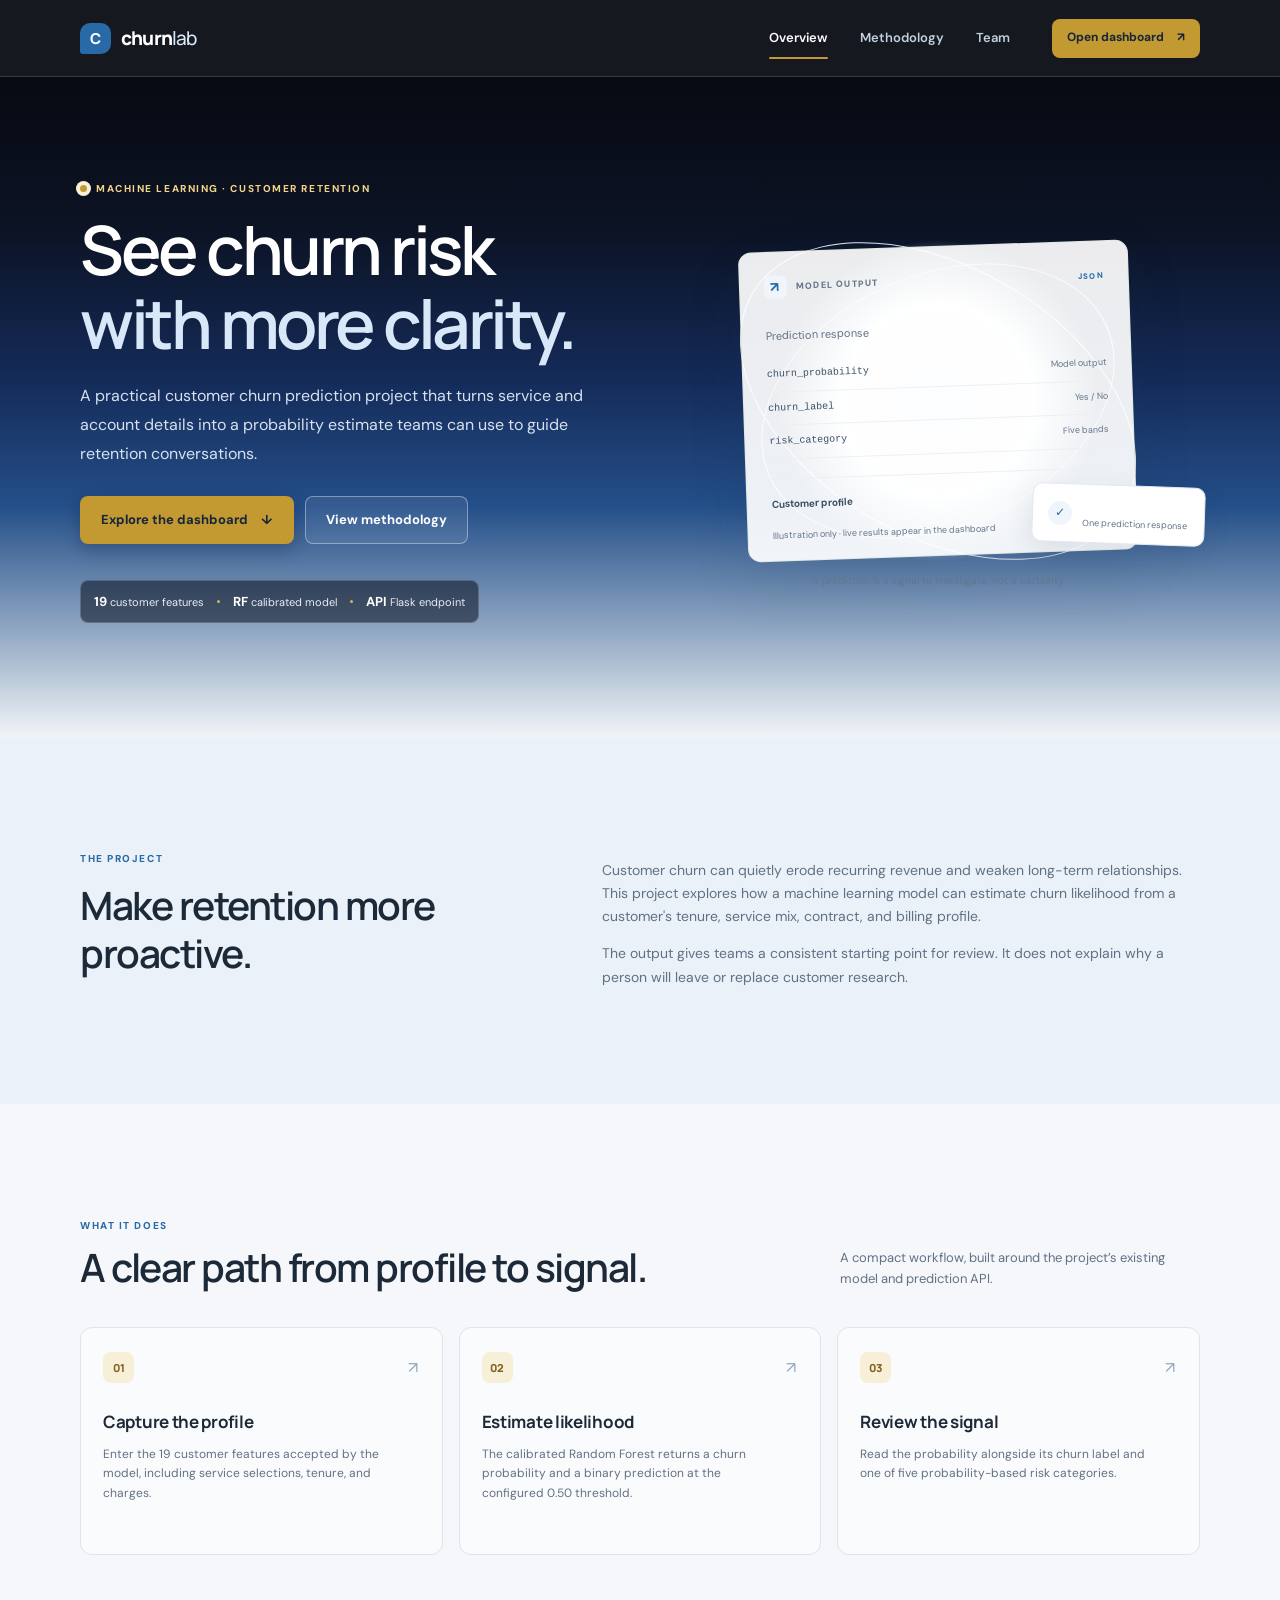
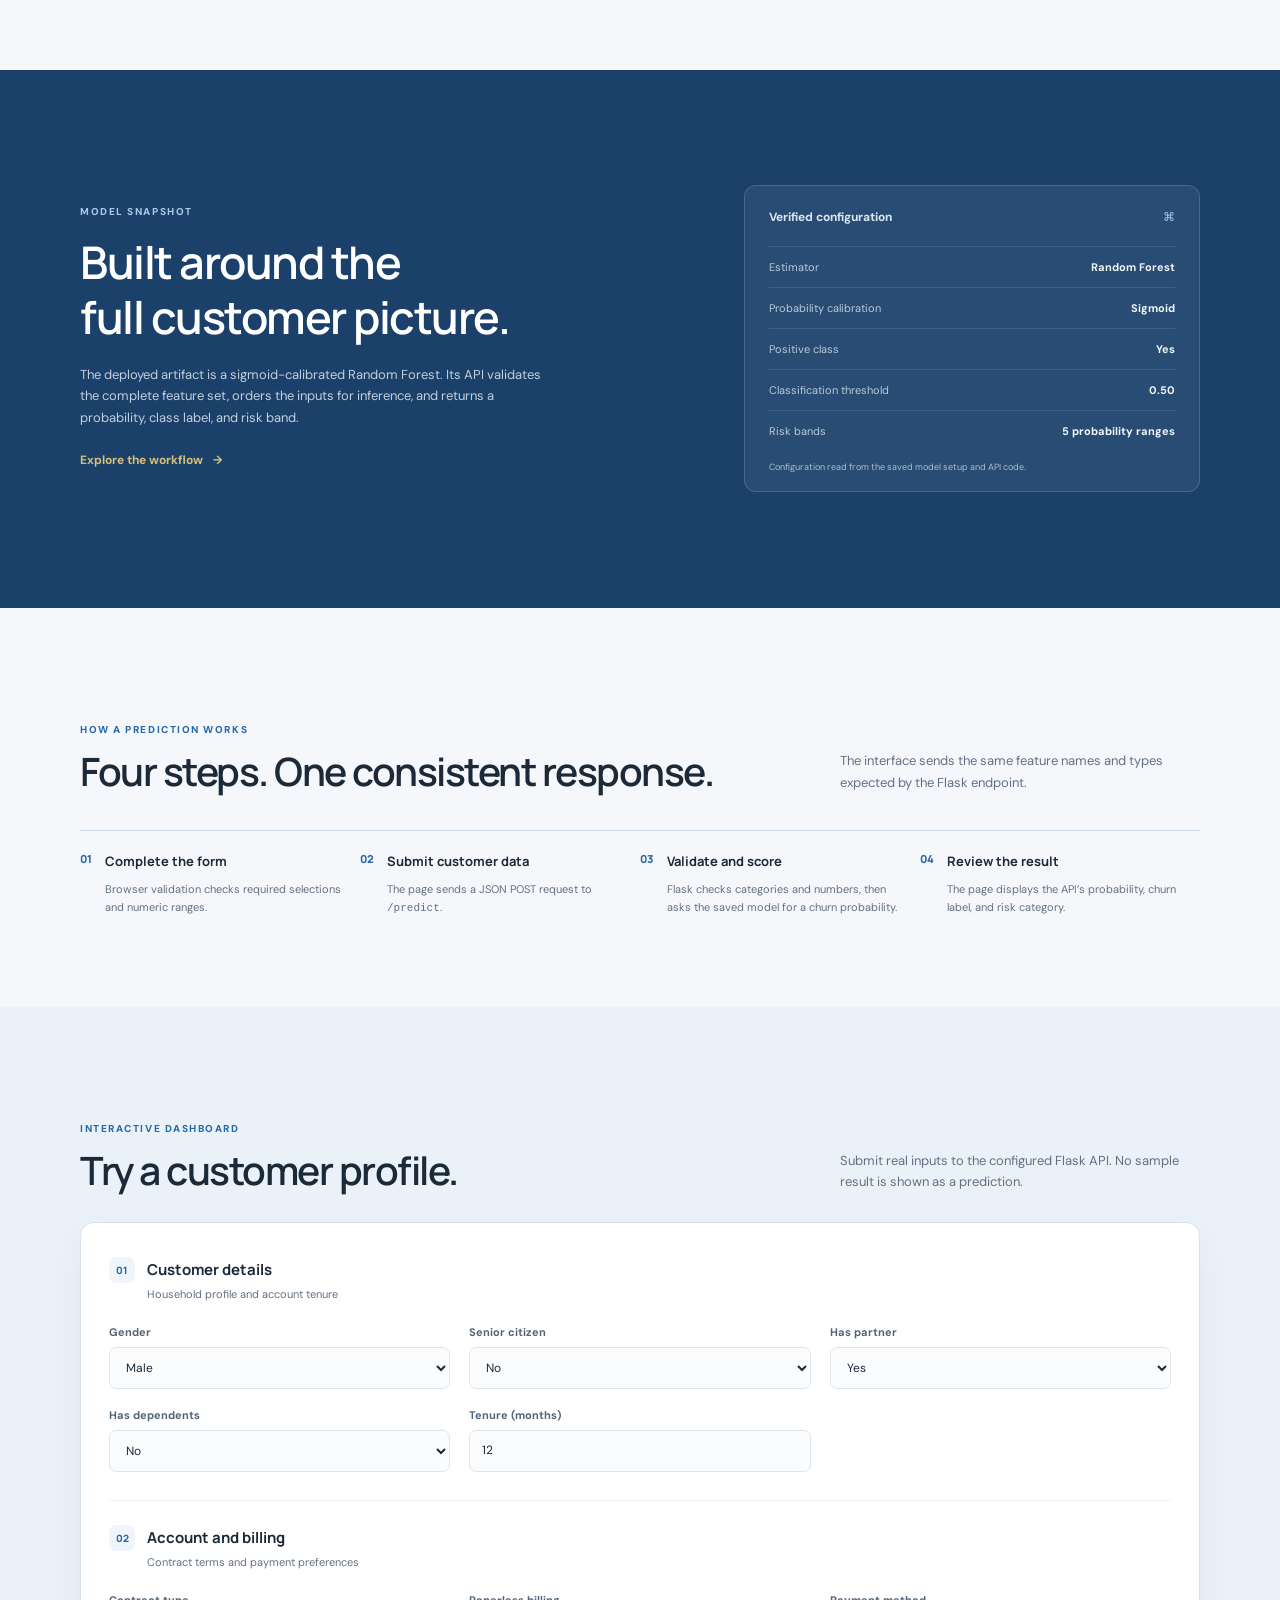
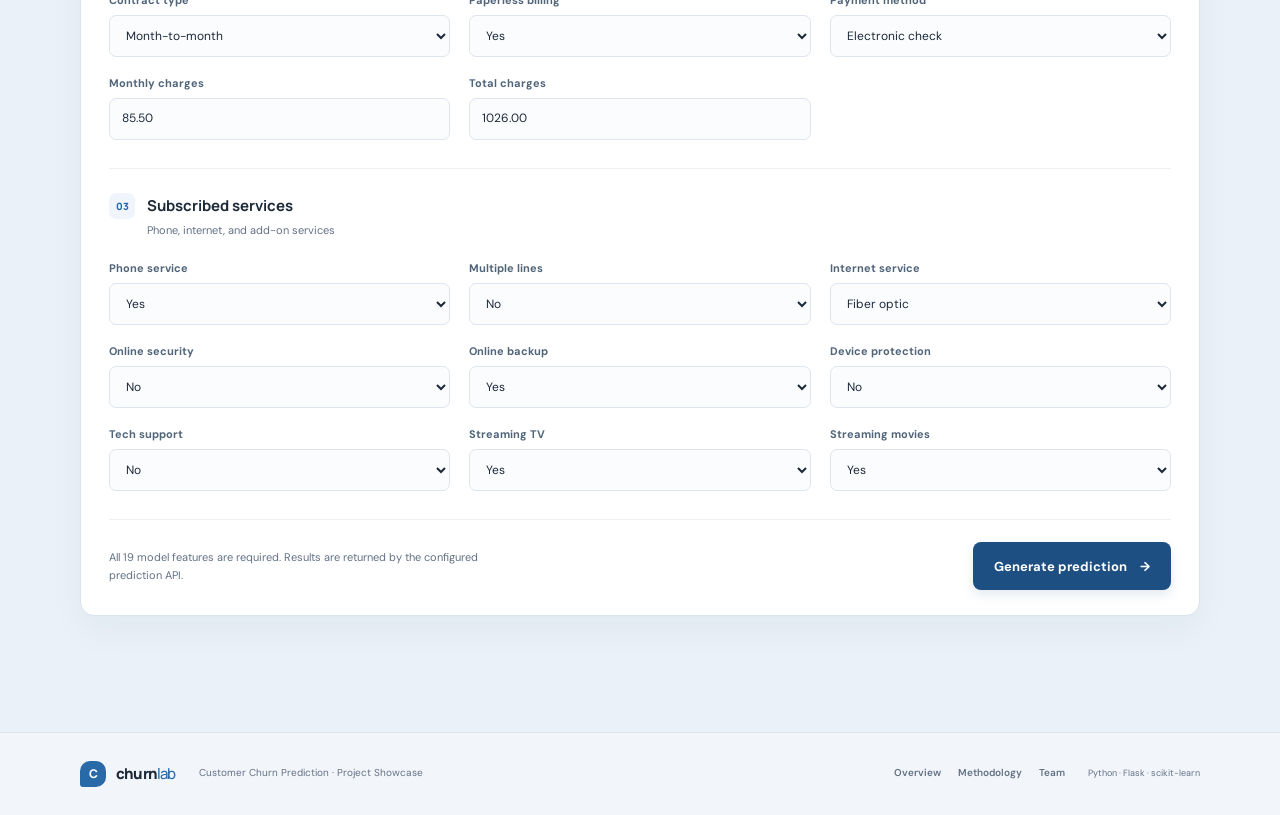
==== frontend/index.html @ b845e89e "ui enhancement" ====
<!doctype html>
<html lang="en">
<head>
  <meta charset="utf-8">
  <meta name="viewport" content="width=device-width, initial-scale=1">
  <meta name="theme-color" content="#F5F7FA">
  <meta name="description" content="Explore a customer churn prediction project, its methodology, and an interactive prediction dashboard.">
  <title>Customer Churn Prediction | Project Showcase</title>
  <link rel="stylesheet" href="static/css/style.css">
  <script src="static/js/config.js" defer></script>
  <script src="static/js/app.js" defer></script>
</head>
<body>
  <a class="skip-link" href="#main">Skip to content</a>
  <header class="site-header">
    <div class="container nav-wrap">
      <a class="brand" href="index.html" aria-label="Churnlab home"><span class="brand-mark">C</span><span>churn<span class="brand-light">lab</span></span></a>
      <nav class="site-nav" aria-label="Main navigation">
        <a class="active" aria-current="page" href="index.html">Overview</a>
        <a href="methodology.html">Methodology</a>
        <a href="team.html">Team</a>
      </nav>
      <a class="button button-small button-dark nav-cta" href="#dashboard">Open dashboard <span aria-hidden="true">↗</span></a>
    </div>
  </header>

  <main id="main">
    <section class="hero container">
      <div class="hero-copy">
        <p class="eyebrow"><span class="eyebrow-dot"></span> MACHINE LEARNING · CUSTOMER RETENTION</p>
        <h1>See churn risk<br><span>with more clarity.</span></h1>
        <p class="hero-lede">A practical customer churn prediction project that turns service and account details into a probability estimate teams can use to guide retention conversations.</p>
        <div class="hero-actions">
          <a class="button button-dark" href="#dashboard">Explore the dashboard <span aria-hidden="true">↓</span></a>
          <a class="button button-outline" href="methodology.html">View methodology</a>
        </div>
        <div class="hero-facts" aria-label="Project facts">
          <span><strong>19</strong> customer features</span><i></i>
          <span><strong>RF</strong> calibrated model</span><i></i>
          <span><strong>API</strong> Flask endpoint</span>
        </div>
      </div>
      <div class="hero-art" aria-label="Illustration of a churn probability dashboard">
        <div class="orbit orbit-one"></div><div class="orbit orbit-two"></div>
        <div class="hero-card">
          <div class="hero-card-top"><span class="mini-icon">↗</span><span>MODEL OUTPUT</span><span class="live-pill">JSON</span></div>
          <p class="muted-label">Prediction response</p>
          <div class="output-list"><div><code>churn_probability</code><span>Model output</span></div><div><code>churn_label</code><span>Yes / No</span></div><div><code>risk_category</code><span>Five bands</span></div></div>
          <div class="hero-card-rule"></div>
          <div class="hero-card-bottom"><span>Customer profile</span><span class="tag-neutral">19 inputs</span></div>
          <p class="demo-note">Illustration only · live results appear in the dashboard</p>
        </div>
        <div class="floating-note"><span class="check-mark">✓</span><span><strong>Probability, label, risk</strong><small>One prediction response</small></span></div>
        <span class="art-caption">A prediction is a signal to investigate, not a certainty.</span>
      </div>
    </section>

    <section class="section intro-band">
      <div class="container intro-grid">
        <div><p class="eyebrow">THE PROJECT</p><h2>Make retention more<br>proactive.</h2></div>
        <div class="intro-copy"><p>Customer churn can quietly erode recurring revenue and weaken long-term relationships. This project explores how a machine learning model can estimate churn likelihood from a customer's tenure, service mix, contract, and billing profile.</p><p>The output gives teams a consistent starting point for review. It does not explain why a person will leave or replace customer research.</p></div>
      </div>
    </section>

    <section class="section container">
      <div class="section-head"><div><p class="eyebrow">WHAT IT DOES</p><h2>A clear path from profile to signal.</h2></div><p class="section-sub">A compact workflow, built around the project’s existing model and prediction API.</p></div>
      <div class="capability-grid">
        <article class="capability"><span class="number-stamp">01</span><h3>Capture the profile</h3><p>Enter the 19 customer features accepted by the model, including service selections, tenure, and charges.</p><span class="card-arrow" aria-hidden="true">↗</span></article>
        <article class="capability"><span class="number-stamp">02</span><h3>Estimate likelihood</h3><p>The calibrated Random Forest returns a churn probability and a binary prediction at the configured 0.50 threshold.</p><span class="card-arrow" aria-hidden="true">↗</span></article>
        <article class="capability"><span class="number-stamp">03</span><h3>Review the signal</h3><p>Read the probability alongside its churn label and one of five probability-based risk categories.</p><span class="card-arrow" aria-hidden="true">↗</span></article>
      </div>
    </section>

    <section class="section model-band">
      <div class="container model-grid">
        <div><p class="eyebrow">MODEL SNAPSHOT</p><h2>Built around the<br>full customer picture.</h2><p class="body-copy">The deployed artifact is a sigmoid-calibrated Random Forest. Its API validates the complete feature set, orders the inputs for inference, and returns a probability, class label, and risk band.</p><a class="text-link" href="methodology.html">Explore the workflow <span aria-hidden="true">→</span></a></div>
        <div class="model-panel"><div class="panel-heading"><span>Verified configuration</span><span class="panel-icon">⌘</span></div><dl><div><dt>Estimator</dt><dd>Random Forest</dd></div><div><dt>Probability calibration</dt><dd>Sigmoid</dd></div><div><dt>Positive class</dt><dd>Yes</dd></div><div><dt>Classification threshold</dt><dd>0.50</dd></div><div><dt>Risk bands</dt><dd>5 probability ranges</dd></div></dl><p class="panel-foot">Configuration read from the saved model setup and API code.</p></div>
      </div>
    </section>

    <section class="section container how-section">
      <div class="section-head"><div><p class="eyebrow">HOW A PREDICTION WORKS</p><h2>Four steps. One consistent response.</h2></div><p class="section-sub">The interface sends the same feature names and types expected by the Flask endpoint.</p></div>
      <ol class="steps"><li><span>01</span><div><h3>Complete the form</h3><p>Browser validation checks required selections and numeric ranges.</p></div></li><li><span>02</span><div><h3>Submit customer data</h3><p>The page sends a JSON POST request to <code>/predict</code>.</p></div></li><li><span>03</span><div><h3>Validate and score</h3><p>Flask checks categories and numbers, then asks the saved model for a churn probability.</p></div></li><li><span>04</span><div><h3>Review the result</h3><p>The page displays the API’s probability, churn label, and risk category.</p></div></li></ol>
    </section>

    <section class="section dashboard-section" id="dashboard">
      <div class="container">
        <div class="section-head dashboard-head"><div><p class="eyebrow">INTERACTIVE DASHBOARD</p><h2>Try a customer profile.</h2></div><p class="section-sub">Submit real inputs to the configured Flask API. No sample result is shown as a prediction.</p></div>
        <form id="prediction-form" class="prediction-form">
          <div class="form-group"><div class="form-group-heading"><span>01</span><div><h3>Customer details</h3><p>Household profile and account tenure</p></div></div><div class="form-grid">
            <div class="form-field"><label for="gender">Gender</label><select id="gender" name="gender" required><option value="Male">Male</option><option value="Female">Female</option></select></div>
            <div class="form-field"><label for="SeniorCitizen">Senior citizen</label><select id="SeniorCitizen" name="SeniorCitizen" required><option value="0">No</option><option value="1">Yes</option></select></div>
            <div class="form-field"><label for="Partner">Has partner</label><select id="Partner" name="Partner" required><option value="Yes">Yes</option><option value="No">No</option></select></div>
            <div class="form-field"><label for="Dependents">Has dependents</label><select id="Dependents" name="Dependents" required><option value="No">No</option><option value="Yes">Yes</option></select></div>
            <div class="form-field"><label for="tenure">Tenure (months)</label><input type="number" id="tenure" name="tenure" min="1" max="72" step="1" value="12" required></div>
          </div></div>
          <div class="form-group"><div class="form-group-heading"><span>02</span><div><h3>Account and billing</h3><p>Contract terms and payment preferences</p></div></div><div class="form-grid">
            <div class="form-field"><label for="Contract">Contract type</label><select id="Contract" name="Contract" required><option value="Month-to-month">Month-to-month</option><option value="One year">One year</option><option value="Two year">Two year</option></select></div>
            <div class="form-field"><label for="PaperlessBilling">Paperless billing</label><select id="PaperlessBilling" name="PaperlessBilling" required><option value="Yes">Yes</option><option value="No">No</option></select></div>
            <div class="form-field"><label for="PaymentMethod">Payment method</label><select id="PaymentMethod" name="PaymentMethod" required><option value="Electronic check">Electronic check</option><option value="Mailed check">Mailed check</option><option value="Bank transfer (automatic)">Bank transfer (automatic)</option><option value="Credit card (automatic)">Credit card (automatic)</option></select></div>
            <div class="form-field"><label for="MonthlyCharges">Monthly charges</label><input type="number" id="MonthlyCharges" name="MonthlyCharges" min="0" step="0.01" value="85.50" required></div>
            <div class="form-field"><label for="TotalCharges">Total charges</label><input type="number" id="TotalCharges" name="TotalCharges" min="0" step="0.01" value="1026.00" required></div>
          </div></div>
          <div class="form-group"><div class="form-group-heading"><span>03</span><div><h3>Subscribed services</h3><p>Phone, internet, and add-on services</p></div></div><div class="form-grid">
            <div class="form-field"><label for="PhoneService">Phone service</label><select id="PhoneService" name="PhoneService" required><option value="Yes">Yes</option><option value="No">No</option></select></div>
            <div class="form-field"><label for="MultipleLines">Multiple lines</label><select id="MultipleLines" name="MultipleLines" required><option value="No">No</option><option value="Yes">Yes</option><option value="No phone service">No phone service</option></select></div>
            <div class="form-field"><label for="InternetService">Internet service</label><select id="InternetService" name="InternetService" required><option value="Fiber optic">Fiber optic</option><option value="DSL">DSL</option><option value="No">No</option></select></div>
            <div class="form-field"><label for="OnlineSecurity">Online security</label><select id="OnlineSecurity" name="OnlineSecurity" required><option value="No">No</option><option value="Yes">Yes</option><option value="No internet service">No internet service</option></select></div>
            <div class="form-field"><label for="OnlineBackup">Online backup</label><select id="OnlineBackup" name="OnlineBackup" required><option value="Yes">Yes</option><option value="No">No</option><option value="No internet service">No internet service</option></select></div>
            <div class="form-field"><label for="DeviceProtection">Device protection</label><select id="DeviceProtection" name="DeviceProtection" required><option value="No">No</option><option value="Yes">Yes</option><option value="No internet service">No internet service</option></select></div>
            <div class="form-field"><label for="TechSupport">Tech support</label><select id="TechSupport" name="TechSupport" required><option value="No">No</option><option value="Yes">Yes</option><option value="No internet service">No internet service</option></select></div>
            <div class="form-field"><label for="StreamingTV">Streaming TV</label><select id="StreamingTV" name="StreamingTV" required><option value="Yes">Yes</option><option value="No">No</option><option value="No internet service">No internet service</option></select></div>
            <div class="form-field"><label for="StreamingMovies">Streaming movies</label><select id="StreamingMovies" name="StreamingMovies" required><option value="Yes">Yes</option><option value="No">No</option><option value="No internet service">No internet service</option></select></div>
          </div></div>
          <div class="form-submit"><p>All 19 model features are required. Results are returned by the configured prediction API.</p><button class="button button-dark" type="submit" id="predict-button">Generate prediction <span aria-hidden="true">→</span></button></div>
        </form>
        <div id="prediction-result" class="prediction-result" aria-live="polite" aria-atomic="true"></div>
      </div>
    </section>
  </main>

  <footer class="site-footer"><div class="container footer-inner"><a class="brand" href="index.html"><span class="brand-mark">C</span><span>churn<span class="brand-light">lab</span></span></a><p>Customer Churn Prediction · Project Showcase</p><nav aria-label="Footer navigation"><a href="index.html">Overview</a><a href="methodology.html">Methodology</a><a href="team.html">Team</a></nav><span class="footer-tech">Python · Flask · scikit-learn</span></div></footer>
</body>
</html>
---- frontend/static/css/style.css ----
@import url('https://fonts.googleapis.com/css2?family=DM+Sans:wght@400;500;600;700&family=Manrope:wght@400;500;600;700;800&display=swap');

:root {
  color-scheme: light;
  --ink: #1B2938;
  --ink-soft: #3B5064;
  --muted: #627185;
  --blue: #2869A8;
  --blue-deep: #1E4F82;
  --blue-pale: #DCEAF6;
  --blue-wash: #EFF5FB;
  --paper: #F5F7FA;
  --white: #fff;
  --line: #DDE4EC;
  --gold: #C39A32;
  --gold-pale: #F7EFD8;
  --danger: #a7473f;
  --shadow: 0 22px 60px rgba(27, 48, 72, .10);
  --radius: 18px;
  --space-section: clamp(72px, 9vw, 120px);
  font-family: 'DM Sans', sans-serif;
  font-synthesis: none;
  text-rendering: optimizeLegibility;
}

* { box-sizing: border-box; }
html { scroll-behavior: smooth; scroll-padding-top: 94px; }
body { margin: 0; background: var(--paper); color: var(--ink); font-size: 15px; line-height: 1.65; }
a { color: inherit; text-decoration: none; }
button, input, select { font: inherit; }
button, a, input, select { -webkit-tap-highlight-color: transparent; }
::selection { background: #DCEAF6; color: var(--ink); }
.container { width: min(1120px, calc(100% - 48px)); margin-inline: auto; }
.skip-link { position: absolute; top: -60px; left: 16px; z-index: 20; padding: 10px 16px; background: var(--ink); color: #fff; border-radius: 8px; }
.skip-link:focus { top: 12px; }

.site-header { position: sticky; top: 0; z-index: 10; border-bottom: 1px solid rgba(255,255,255,.14); background: rgba(8,10,18,.94); backdrop-filter: blur(14px); }
.site-header .brand { color: #fff; }
.site-header .brand-light { color: #D9E8F8; }
.site-header .site-nav a { color: #C2D0E0; }
.site-header .site-nav a:hover, .site-header .site-nav a.active { color: #fff; }
.site-header .site-nav a.active::after { background: var(--gold); }
.site-header .nav-cta { background: var(--gold); color: #17243A; box-shadow: none; }
.site-header .nav-cta:hover { background: #D6B34D; }
.nav-wrap { min-height: 76px; display: flex; align-items: center; justify-content: space-between; gap: 24px; }
.brand { display: inline-flex; align-items: center; gap: 10px; font: 800 19px/1 'Manrope', sans-serif; letter-spacing: -.8px; }
.brand-mark { width: 31px; height: 31px; display: grid; place-items: center; background: var(--blue); color: white; border-radius: 10px 10px 10px 3px; font: 800 15px/1 'Manrope', sans-serif; }
.brand-light { color: var(--blue); font-weight: 500; }
.site-nav { display: flex; align-items: center; gap: 32px; margin-left: auto; margin-right: 18px; }
.site-nav a, .footer-inner nav a { color: var(--muted); font-size: 13px; font-weight: 600; transition: color .18s ease; }
.site-nav a:hover, .site-nav a.active, .footer-inner nav a:hover { color: var(--blue-deep); }
.site-nav a.active { position: relative; }
.site-nav a.active::after { content: ''; position: absolute; bottom: -10px; left: 0; right: 0; height: 2px; background: var(--blue); border-radius: 3px; }
.button { min-height: 48px; display: inline-flex; align-items: center; justify-content: center; gap: 13px; padding: 0 20px; border: 1px solid transparent; border-radius: 8px; font-size: 13px; font-weight: 700; cursor: pointer; transition: transform .18s ease, background .18s ease, box-shadow .18s ease; }
.button:hover { transform: translateY(-2px); }
.button:focus-visible, a:focus-visible, select:focus-visible, input:focus-visible { outline: 3px solid #8AB3DA; outline-offset: 3px; }
.button-dark { background: var(--blue-deep); color: #fff; box-shadow: 0 5px 12px rgba(30, 79, 130, .12); }
.button-dark:hover { background: #193F68; box-shadow: 0 9px 20px rgba(30, 79, 130, .2); }
.button-outline { border-color: #CBD8E4; background: rgba(255,255,255,.45); color: var(--ink); }
.button-outline:hover { background: #fff; }
.button-small { min-height: 39px; padding-inline: 14px; font-size: 12px; }

.hero { position: relative; isolation: isolate; min-height: 660px; display: grid; grid-template-columns: 1.03fr .97fr; align-items: center; gap: 40px; padding-block: 65px 78px; color: #fff; }
.hero::before { content: ''; position: absolute; z-index: -1; top: 0; bottom: 0; left: 50%; width: 100vw; transform: translateX(-50%); background: linear-gradient(180deg, #080A12 0%, #0C1324 23%, #142B59 46%, #244F89 65%, #91A8C3 84%, #F1F4F7 100%); }
.hero-copy { padding-top: 4px; }
.hero .eyebrow { color: #F0D48A; }
.eyebrow { display: flex; align-items: center; gap: 9px; margin: 0 0 16px; color: var(--blue); font-size: 10px; line-height: 1.4; letter-spacing: 1.55px; font-weight: 800; }
.eyebrow-dot { width: 7px; height: 7px; background: var(--gold); border-radius: 50%; box-shadow: 0 0 0 4px var(--gold-pale); }
h1, h2, h3, p { margin-top: 0; }
h1, h2, h3 { font-family: 'Manrope', sans-serif; }
.hero h1, .page-hero h1 { margin: 0; font-size: clamp(42px, 5.6vw, 68px); line-height: 1.09; font-weight: 600; letter-spacing: -3.5px; }
.hero h1 { color: #fff; }
.hero h1 span { color: #D9E8F8; }
.page-hero h1 span { color: var(--blue); }
.hero-lede { max-width: 510px; margin: 22px 0 27px; color: var(--muted); font-size: 16px; line-height: 1.8; }
.hero .hero-lede { color: #D8E1ED; }
.hero-actions { display: flex; flex-wrap: wrap; gap: 11px; }
.hero .button-dark { background: var(--gold); color: #17243A; box-shadow: 0 6px 18px rgba(4, 10, 24, .24); }
.hero .button-dark:hover { background: #D6B34D; }
.hero .button-outline { border-color: rgba(255,255,255,.38); background: rgba(255,255,255,.08); color: #fff; }
.hero .button-outline:hover { background: rgba(255,255,255,.16); }
.hero-facts { display: inline-flex; align-items: center; flex-wrap: wrap; gap: 13px; margin-top: 36px; padding: 10px 13px; border: 1px solid rgba(255,255,255,.2); background: rgba(8,15,30,.55); border-radius: 8px; color: #E8EEF7; font-size: 11px; }
.hero-facts strong { color: #fff; font-size: 13px; }
.hero-facts i { width: 3px; height: 3px; background: #D6B34D; border-radius: 50%; }
.hero-art { min-height: 410px; position: relative; display: grid; place-items: center; isolation: isolate; }
.hero-art::before { content: ''; position: absolute; width: 320px; height: 320px; border-radius: 50%; background: radial-gradient(circle, #E3EDF7 0%, #EEF4FA 43%, rgba(234,242,248,0) 71%); z-index: -2; }
.orbit { position: absolute; border: 1px solid #D7E4F0; border-radius: 50%; z-index: -1; }
.orbit-one { width: 370px; height: 370px; transform: rotate(-24deg) scaleY(.68); }
.orbit-two { width: 430px; height: 270px; transform: rotate(30deg); border-color: #E1E8F0; }
.hero-card { width: min(390px, 90%); padding: 23px 24px 17px; border: 1px solid rgba(223,231,225,.9); background: rgba(255,255,255,.92); border-radius: 13px; box-shadow: var(--shadow); transform: rotate(-2deg); }
.hero-card-top { display: flex; align-items: center; gap: 9px; color: #64758A; font-size: 9px; letter-spacing: 1.2px; font-weight: 800; }
.mini-icon { width: 23px; height: 23px; display: grid; place-items: center; color: var(--blue); background: var(--blue-wash); border-radius: 6px; font-size: 14px; }
.live-pill { margin-left: auto; color: var(--blue); font-size: 8px; font-weight: 800; }
.muted-label { margin: 28px 0 2px; color: var(--muted); font-size: 11px; }
.output-list { margin-top: 14px; }
.output-list > div { display: flex; justify-content: space-between; gap: 12px; padding: 8px 0; border-bottom: 1px solid #edf1ed; }
.output-list code { color: var(--ink-soft); font-size: 10px; }
.output-list span { color: #64758A; font-size: 9px; }
.hero-card-rule { height: 1px; margin: 19px 0 12px; background: #edf0ed; }
.hero-card-bottom { display: flex; justify-content: space-between; align-items: center; color: var(--ink-soft); font-size: 10px; font-weight: 700; }
.tag-neutral { display: inline-flex; align-items: center; padding: 5px 8px; color: #62758A; background: #EFF3F7; border-radius: 5px; font-size: 10px; font-weight: 700; }
.demo-note { margin: 11px 0 0; color: #64758A; font-size: 9px; }
.floating-note { position: absolute; right: -5px; bottom: 61px; display: flex; align-items: center; gap: 10px; padding: 12px 15px; border: 1px solid #E1E8F0; background: white; border-radius: 10px; box-shadow: 0 10px 28px rgba(27,48,72,.09); transform: rotate(2deg); }
.check-mark { width: 24px; height: 24px; display: grid; place-items: center; color: var(--blue); background: var(--blue-wash); border-radius: 50%; font-size: 12px; font-weight: 800; }
.floating-note strong, .floating-note small { display: block; }
.floating-note strong { font-size: 10px; }
.floating-note small { margin-top: 2px; color: var(--muted); font-size: 9px; }
.art-caption { position: absolute; bottom: 16px; color: #64758A; font-size: 10px; }

.section { padding-block: var(--space-section); }
.intro-band { background: #EAF1F8; }
.intro-grid { display: grid; grid-template-columns: .85fr 1.15fr; gap: 80px; align-items: start; }
.intro-grid h2, .section-head h2, .model-grid h2, .doc-section h2 { margin: 0; font-size: clamp(27px, 3.3vw, 39px); line-height: 1.22; letter-spacing: -1.5px; font-weight: 600; }
.intro-copy { max-width: 600px; padding-top: 7px; color: #617185; font-size: 14px; }
.intro-copy p:last-child { margin-bottom: 0; }
.section-head { display: flex; justify-content: space-between; align-items: end; gap: 32px; margin-bottom: 35px; }
.section-head .eyebrow { margin-bottom: 11px; }
.section-sub { max-width: 360px; margin: 0 0 2px; color: var(--muted); font-size: 13px; }
.capability-grid { display: grid; grid-template-columns: repeat(3, 1fr); gap: 16px; }
.capability { min-height: 228px; position: relative; padding: 24px 22px; border: 1px solid var(--line); background: rgba(255,255,255,.54); border-radius: 12px; transition: transform .2s ease, box-shadow .2s ease, background .2s ease; }
.capability:hover { transform: translateY(-4px); background: #fff; box-shadow: 0 14px 34px rgba(27,48,72,.07); }
.number-stamp { width: 31px; height: 31px; display: inline-grid; place-items: center; color: #80621D; background: #F7EFD8; border-radius: 8px; font: 800 11px/1 'Manrope',sans-serif; }
.capability h3, .two-col-cards h3 { margin: 25px 0 9px; font-size: 17px; letter-spacing: -.3px; }
.capability p, .two-col-cards p { max-width: 290px; margin-bottom: 0; color: var(--muted); font-size: 12px; }
.card-arrow { position: absolute; top: 27px; right: 24px; color: #90A5BA; font-size: 16px; }
.model-band { background: #1B416B; color: #fff; }
.model-grid { display: grid; grid-template-columns: 1fr .8fr; align-items: center; gap: 95px; }
.model-grid .eyebrow { color: #A8C9E8; }
.model-grid h2 { font-size: clamp(30px, 4vw, 45px); }
.body-copy { max-width: 475px; margin: 19px 0; color: #C1CFDC; font-size: 13px; }
.text-link { display: inline-flex; align-items: center; gap: 10px; color: #D9BF78; font-size: 12px; font-weight: 700; }
.text-link:hover { color: #fff; }
.model-panel { padding: 22px 24px 16px; border: 1px solid rgba(194,221,202,.2); background: rgba(255,255,255,.06); border-radius: 12px; }
.panel-heading { display: flex; justify-content: space-between; color: #DCE7F1; font-size: 12px; font-weight: 700; }
.panel-icon { color: #A8C9E8; }
.model-panel dl { margin: 18px 0 0; }
.model-panel dl div { display: flex; justify-content: space-between; gap: 20px; padding: 11px 0; border-top: 1px solid rgba(194,221,202,.13); font-size: 11px; }
.model-panel dt { color: #BAC9D8; }
.model-panel dd { margin: 0; color: #F2F6FA; font-weight: 700; text-align: right; }
.panel-foot { margin: 9px 0 0; color: #AEBFD0; font-size: 9px; }
.how-section { padding-bottom: 90px; }
.steps { display: grid; grid-template-columns: repeat(4,1fr); gap: 0; margin: 0; padding: 0; list-style: none; }
.steps li { display: flex; align-items: flex-start; gap: 13px; padding: 20px 17px 0 0; border-top: 1px solid #CBD8E4; }
.steps li > span, .workflow-list > div > span { color: var(--blue); font: 800 11px/1.4 'Manrope',sans-serif; }
.steps h3 { margin: 0 0 7px; font-size: 13px; }
.steps p { margin: 0; color: var(--muted); font-size: 11px; }
code { font-family: Consolas, 'SFMono-Regular', monospace; }
.dashboard-section { background: #EAF1F8; scroll-margin-top: 76px; }
.dashboard-head { margin-bottom: 27px; }
.prediction-form { padding: 10px 28px 25px; border: 1px solid #D9E3ED; background: #fff; border-radius: 14px; box-shadow: 0 14px 36px rgba(27,48,72,.045); }
.form-group { padding: 24px 0 28px; border-bottom: 1px solid #edf1ed; }
.form-group-heading { display: flex; align-items: flex-start; gap: 12px; margin-bottom: 20px; }
.form-group-heading > span { width: 26px; height: 26px; flex: 0 0 26px; display: grid; place-items: center; color: var(--blue); background: var(--blue-wash); border-radius: 7px; font: 800 10px/1 'Manrope',sans-serif; }
.form-group-heading h3 { margin: 1px 0 2px; font-size: 15px; }
.form-group-heading p { margin: 0; color: var(--muted); font-size: 11px; }
.form-grid { display: grid; grid-template-columns: repeat(3, minmax(0,1fr)); gap: 17px 19px; }
.form-field label { display: block; margin-bottom: 6px; color: #50657A; font-size: 11px; font-weight: 700; }
.form-field input, .form-field select { width: 100%; min-height: 42px; padding: 0 12px; border: 1px solid #DEE5ED; background: #FBFCFE; color: var(--ink); border-radius: 7px; font-size: 12px; }
.form-field input:focus, .form-field select:focus { border-color: #77A6D1; outline: none; box-shadow: 0 0 0 3px rgba(40,105,168,.12); }
.form-submit { display: flex; align-items: center; justify-content: space-between; gap: 20px; padding-top: 22px; }
.form-submit p { max-width: 420px; margin: 0; color: var(--muted); font-size: 11px; }
.form-submit button:disabled { opacity: .65; cursor: wait; transform: none; }
.prediction-result:empty { display: none; }
.prediction-result { margin-top: 22px; }
.loading-message, .error-message, .prediction-card { padding: 22px; border: 1px solid #D9E3ED; background: white; border-radius: 12px; }
.loading-message { color: var(--blue-deep); }
.error-message { border-color: #edcfca; background: #fff9f8; }
.error-message h3 { margin-bottom: 5px; color: var(--danger); font-size: 16px; }
.error-message p { margin: 4px 0; color: #765a56; font-size: 12px; }
.prediction-card { box-shadow: 0 14px 36px rgba(27,48,72,.05); }
.prediction-header { display: flex; align-items: center; justify-content: space-between; gap: 15px; padding-bottom: 16px; border-bottom: 1px solid #edf1ed; }
.prediction-header h2 { margin: 0; font-size: 20px; }
.risk-badge { padding: 6px 10px; border-radius: 999px; background: #EEF3F8; color: var(--ink-soft); font-size: 11px; font-weight: 700; }
.risk-badge.very-low-risk, .risk-badge.low-risk { background: #E2EFF8; color: #20578E; }
.risk-badge.medium-risk { background: #F7F0D8; color: #80621D; }
.risk-badge.high-risk, .risk-badge.very-high-risk { background: #f9e7df; color: #9c4c35; }
.probability-section { padding: 18px 0 7px; }
.result-label { margin: 0; color: var(--muted); font-size: 11px; }
.probability-value { margin: 0; color: var(--blue-deep); font: 600 37px/1.2 'Manrope',sans-serif; letter-spacing: -1.8px; }
.risk-scale-track { height: 8px; overflow: hidden; background: #E9EEF4; border-radius: 10px; }
.risk-fill { height: 100%; background: linear-gradient(90deg,#4E8BC2,#D1B04B,#c27a46,#af5647); border-radius: inherit; transition: width .35s ease; }
.risk-scale-labels { display: flex; justify-content: space-between; margin-top: 6px; color: #64758A; font-size: 9px; }
.prediction-details { display: grid; grid-template-columns: repeat(3,1fr); gap: 10px; margin-top: 20px; }
.detail-item { padding: 12px; background: #F4F7FA; border-radius: 8px; }
.detail-label, .detail-item strong { display: block; }
.detail-label { margin-bottom: 4px; color: var(--muted); font-size: 10px; }
.detail-item strong { color: var(--ink); font-size: 13px; }
.detail-item strong.churn-yes { color: var(--danger); }
.detail-item strong.churn-no { color: var(--blue); }
.prediction-explanation { margin-top: 14px; color: var(--muted); font-size: 11px; }
.prediction-explanation p { margin: 0; }
.copy-json-button { margin-top: 14px; padding: 8px 12px; border: 1px solid #CEDAE6; background: #fff; color: var(--blue-deep); border-radius: 6px; font-size: 10px; font-weight: 700; cursor: pointer; }
.copy-json-button:hover { background: var(--blue-wash); }

.page-hero { position: relative; isolation: isolate; padding-block: 83px 58px; color: #fff; }
.page-hero::before { content: ''; position: absolute; z-index: -1; top: 0; bottom: 0; left: 50%; width: 100vw; transform: translateX(-50%); background: linear-gradient(180deg, #080A12 0%, #0C1324 23%, #142B59 46%, #244F89 65%, #91A8C3 84%, #F1F4F7 100%); }
.page-hero .eyebrow { color: #F0D48A; }
.page-hero h1 { color: #fff; }
.page-hero h1 span { color: #D9E8F8; }
.page-hero h1 { font-size: clamp(39px,5vw,60px); }
.page-hero .hero-lede { max-width: 690px; margin-bottom: 21px; color: #D8E1ED; }
.page-meta { display: flex; flex-wrap: wrap; gap: 8px; }
.page-meta span { padding: 7px 10px; border: 1px solid rgba(255,255,255,.2); background: rgba(8,15,30,.48); border-radius: 6px; color: #E8EEF7; font-size: 10px; font-weight: 700; }
.doc-layout { display: grid; grid-template-columns: 175px minmax(0,1fr); gap: 55px; align-items: start; padding-top: 26px; }
.toc { position: sticky; top: 105px; display: flex; flex-direction: column; align-items: flex-start; gap: 11px; padding: 18px 0; }
.toc .eyebrow { margin-bottom: 4px; font-size: 9px; }
.toc a { color: var(--muted); font-size: 11px; }
.toc a:hover { color: var(--blue); }
.doc-section { padding: 20px 0 55px; border-bottom: 1px solid var(--line); scroll-margin-top: 100px; }
.doc-section + .doc-section { padding-top: 48px; }
.doc-section .eyebrow { margin-bottom: 11px; }
.doc-section h2 { margin-bottom: 14px; font-size: 27px; }
.doc-section > p:not(.eyebrow):not(.small-note) { max-width: 720px; color: #64758A; font-size: 13px; }
.architecture-flow { display: grid; grid-template-columns: 1fr auto 1fr auto 1fr; align-items: center; gap: 13px; margin: 24px 0 18px; }
.architecture-flow > div { min-height: 103px; display: flex; flex-direction: column; justify-content: center; padding: 14px; border: 1px solid var(--line); background: #fff; border-radius: 9px; }
.architecture-flow > div > span { color: var(--blue); font: 800 9px 'Manrope',sans-serif; }
.architecture-flow strong { margin-top: 7px; font-size: 12px; }
.architecture-flow small { margin-top: 2px; color: var(--muted); font-size: 9px; }
.architecture-flow > b { color: #8BA7C2; font-size: 15px; }
.note-box { padding: 14px 16px; border-left: 3px solid #4A81B4; background: #EDF3F8; color: #50657A; border-radius: 0 7px 7px 0; font-size: 11px; }
.note-box strong { color: var(--ink-soft); }
.table-wrap { overflow-x: auto; margin: 18px 0 9px; border: 1px solid var(--line); background: white; border-radius: 9px; }
table { width: 100%; border-collapse: collapse; text-align: left; font-size: 11px; }
th, td { padding: 12px 14px; border-bottom: 1px solid #edf1ed; }
th { color: #637386; background: #F6F8FA; font-size: 9px; letter-spacing: .5px; text-transform: uppercase; }
td { color: #64758A; }
tr:last-child td { border-bottom: 0; }
td:last-child, th:last-child { text-align: right; }
.small-note { margin-top: 8px; color: #627185; font-size: 10px; }
.two-col-cards { display: grid; grid-template-columns: 1fr 1fr; gap: 12px; margin: 19px 0; }
.two-col-cards article { padding: 16px; border: 1px solid var(--line); background: #fff; border-radius: 9px; }
.two-col-cards h3 { margin: 13px 0 6px; font-size: 13px; }
.workflow-list { margin: 23px 0; }
.workflow-list > div { display: grid; grid-template-columns: 35px 1fr; gap: 5px; padding: 14px 0; border-top: 1px solid var(--line); }
.workflow-list h3 { margin: 0 0 4px; font-size: 13px; }
.workflow-list p { margin: 0; color: var(--muted); font-size: 11px; }
.endpoint-summary { display: flex; align-items: center; gap: 10px; margin: 18px 0 13px; }
.method-pill { padding: 5px 8px; background: #E5EFF9; color: #20578E; border-radius: 5px; font-size: 9px; font-weight: 800; }
.endpoint-summary code { font-weight: 700; }
.api-fields { overflow: hidden; margin: 17px 0 8px; border: 1px solid var(--line); background: #fff; border-radius: 9px; }
.api-fields > div { display: flex; justify-content: space-between; gap: 18px; padding: 11px 14px; border-bottom: 1px solid #edf1ed; }
.api-fields > div:last-child { border-bottom: 0; }
.api-fields code { color: var(--ink-soft); font-size: 10px; font-weight: 700; }
.api-fields span { color: var(--muted); font-size: 10px; text-align: right; }
.risk-bands { display: grid; grid-template-columns: repeat(5,1fr); gap: 7px; margin-top: 20px; }
.risk-bands > div { display: grid; grid-template-columns: 10px 1fr; gap: 4px 7px; padding: 10px; border: 1px solid var(--line); background: white; border-radius: 7px; }
.risk-bands span { color: var(--ink-soft); font-size: 9px; font-weight: 700; }
.risk-bands strong { grid-column: 2; color: var(--muted); font-size: 8px; font-weight: 500; }
.risk-dot { width: 8px; height: 8px; margin-top: 3px; border-radius: 50%; }
.risk-1 { background: #3478B5; }.risk-2 { background: #79A8D4; }.risk-3 { background: #C9A23A; }.risk-4 { background: #ce8148; }.risk-5 { background: #b65b4e; }
.plain-list { padding-left: 18px; color: #64758A; font-size: 12px; }
.plain-list li { padding-left: 5px; margin: 9px 0; }

.team-grid { display: grid; grid-template-columns: repeat(4,1fr); gap: 12px; }
.team-card { min-height: 265px; padding: 18px; border: 1px solid var(--line); background: #fff; border-radius: 11px; }
.avatar-placeholder { width: 50px; height: 50px; display: grid; place-items: center; margin-bottom: 19px; background: var(--blue-wash); color: var(--blue); border-radius: 14px 14px 14px 4px; font: 800 12px 'Manrope',sans-serif; }
.team-card .eyebrow { margin-bottom: 7px; font-size: 8px; }
.team-card h3 { margin-bottom: 3px; font-size: 15px; }
.member-id { margin: 0 0 10px; color: var(--muted); font-size: 9px; }
.team-card .role-placeholder { margin: 0 0 10px; color: var(--blue); font-size: 10px; font-weight: 700; }
.team-card > p:last-child { color: var(--muted); font-size: 10px; }
.advisor-card { display: grid; grid-template-columns: 50px 1fr 1fr; align-items: center; gap: 16px; margin-top: 14px; padding: 16px 18px; border: 1px solid var(--line); background: #f9fbfd; border-radius: 10px; }
.advisor-card .avatar-placeholder { margin: 0; }
.advisor-card .eyebrow { margin: 0 0 3px; font-size: 8px; }
.advisor-card h3 { margin: 0; font-size: 14px; }
.advisor-role, .advisor-card > p:last-child { margin: 0; color: var(--muted); font-size: 10px; }
.team-note { margin-top: 17px; }
.team-process { background: #EAF1F8; }
.timeline { max-width: 770px; margin: 8px auto 0; }
.timeline article { position: relative; display: grid; grid-template-columns: 42px 1fr; gap: 18px; padding-bottom: 26px; }
.timeline article:nth-child(even) .timeline-marker { border-color: #E5D59C; background: #F7EFD8; color: #80621D; }
.timeline article:not(:last-child)::after { content: ''; position: absolute; top: 32px; bottom: 0; left: 15px; width: 1px; background: #BED0E2; }
.timeline-marker { position: relative; z-index: 1; width: 31px; height: 31px; display: grid; place-items: center; border: 1px solid #C3D5E8; background: #F8FAFC; color: var(--blue); border-radius: 50%; font: 800 9px 'Manrope',sans-serif; }
.timeline-phase { margin: 1px 0 4px; color: var(--blue); font-size: 8px; letter-spacing: 1px; font-weight: 800; }
.timeline h3 { margin: 0 0 4px; font-size: 15px; }
.timeline p:not(.timeline-phase) { margin: 0; color: #64758A; font-size: 11px; }
.timeline small { display: inline-block; margin-top: 5px; color: #627185; font-size: 9px; }
.tool-list { display: flex; flex-wrap: wrap; gap: 8px; }
.tool-list span { padding: 8px 12px; border: 1px solid var(--line); background: #fff; color: #50657A; border-radius: 7px; font-size: 10px; font-weight: 700; }
.team-conclusion { display: flex; align-items: flex-start; gap: 14px; max-width: 720px; margin-top: 35px; padding: 20px; background: #EAF1F8; border-radius: 9px; }
.conclusion-mark { color: var(--blue); font-size: 20px; }
.team-conclusion p { margin: 0; color: #54697D; font-size: 12px; }
.ownership-grid { display: grid; grid-template-columns: repeat(4,1fr); gap: 10px; }
.ownership-grid > div { display: flex; flex-direction: column; gap: 7px; min-height: 78px; padding: 13px; border: 1px solid var(--line); background: #fff; border-radius: 8px; }
.ownership-grid strong { color: var(--ink-soft); font-size: 10px; }
.ownership-grid span { color: var(--blue); font-size: 10px; }
.coordination-box { margin-top: 13px; padding: 16px; background: #EAF1F8; border-radius: 8px; }
.coordination-box p { margin: 0; color: #637386; font-size: 11px; }
.coordination-box p + p { margin-top: 4px; }
.coordination-box strong { color: var(--ink); }
.tools-section { background: #fff; }

.site-footer { padding: 28px 0; border-top: 1px solid var(--line); background: #F2F5F9; }
.footer-inner { display: flex; align-items: center; gap: 23px; flex-wrap: wrap; }
.footer-inner .brand { font-size: 15px; }
.footer-inner .brand-mark { width: 26px; height: 26px; font-size: 12px; }
.footer-inner > p { margin: 0 auto 0 0; color: #627185; font-size: 10px; }
.footer-inner nav { display: flex; gap: 17px; }
.footer-inner nav a { font-size: 10px; }
.footer-tech { color: #627185; font-size: 9px; }

@media (max-width: 900px) {
  .container { width: min(100% - 40px, 760px); }
  .hero { min-height: unset; grid-template-columns: 1fr .82fr; gap: 15px; padding-block: 65px; }
  .hero-art { min-height: 345px; }
  .floating-note { right: -2px; bottom: 30px; }
  .intro-grid { gap: 40px; }
  .model-grid { gap: 45px; }
  .doc-layout { grid-template-columns: 145px 1fr; gap: 30px; }
  .risk-bands { grid-template-columns: repeat(3,1fr); }
}
@media (max-width: 650px) {
  .container { width: calc(100% - 36px); }
  .nav-wrap { min-height: 67px; flex-wrap: wrap; gap: 12px; padding-block: 12px; }
  .brand { font-size: 17px; }
  .site-nav { order: 3; width: 100%; justify-content: center; gap: clamp(22px,9vw,44px); margin: 0; }
  .site-nav a.active::after { bottom: -7px; }
  .nav-cta { margin-left: auto; }
  .hero { grid-template-columns: 1fr; padding-block: 54px 50px; }
  .hero h1, .page-hero h1 { font-size: clamp(42px,12vw,57px); letter-spacing: -2.5px; }
  .hero-lede { font-size: 14px; }
  .hero-facts { gap: 8px; margin-top: 27px; font-size: 9px; }
  .hero-facts strong { font-size: 11px; }
  .hero-art { min-height: 330px; margin-top: 10px; }
  .hero-card { width: min(370px, 88%); }
  .floating-note { right: 0; bottom: 20px; }
  .art-caption { bottom: -3px; text-align: center; }
  .section { padding-block: 65px; }
  .intro-grid, .model-grid { grid-template-columns: 1fr; gap: 21px; }
  .intro-grid h2, .section-head h2, .model-grid h2 { font-size: 30px; }
  .section-head { display: block; margin-bottom: 25px; }
  .section-sub { margin-top: 12px; }
  .capability-grid { grid-template-columns: 1fr; gap: 10px; }
  .capability { min-height: 0; padding: 19px; }
  .capability h3 { margin-top: 16px; }
  .model-grid { gap: 28px; }
  .model-panel { padding: 18px; }
  .steps { grid-template-columns: 1fr 1fr; gap: 18px 12px; }
  .steps li { padding-right: 6px; }
  .prediction-form { padding: 5px 16px 19px; }
  .form-grid { grid-template-columns: 1fr 1fr; gap: 14px 11px; }
  .form-submit { align-items: flex-start; flex-direction: column; }
  .prediction-details { grid-template-columns: 1fr; gap: 7px; }
  .detail-item { display: flex; justify-content: space-between; align-items: center; gap: 12px; }
  .detail-label { margin: 0; }
  .page-hero { padding-block: 58px 36px; }
  .doc-layout { display: block; padding-top: 14px; }
  .toc { position: static; display: grid; grid-template-columns: repeat(3,1fr); gap: 9px 12px; margin-bottom: 16px; padding: 15px; border: 1px solid var(--line); background: #fff; border-radius: 9px; }
  .toc .eyebrow { grid-column: 1/-1; margin: 0; }
  .toc a { font-size: 10px; }
  .doc-section { padding-bottom: 38px; }
  .doc-section + .doc-section { padding-top: 37px; }
  .doc-section h2 { font-size: 24px; }
  .architecture-flow { grid-template-columns: 1fr; gap: 8px; }
  .architecture-flow > div { min-height: unset; padding: 11px 13px; }
  .architecture-flow > b { text-align: center; transform: rotate(90deg); }
  .two-col-cards { grid-template-columns: 1fr; }
  .risk-bands { grid-template-columns: 1fr 1fr; }
  .api-fields > div { flex-direction: column; gap: 3px; }
  .api-fields span { text-align: left; }
  .team-grid { grid-template-columns: 1fr 1fr; }
  .team-card { min-height: 0; }
  .advisor-card { grid-template-columns: 50px 1fr; }
  .advisor-card > p:last-child { grid-column: 2; }
  .ownership-grid { grid-template-columns: 1fr 1fr; }
  .footer-inner { gap: 13px; }
  .footer-inner > p { order: 3; width: 100%; }
  .footer-inner nav { margin-left: auto; }
  .footer-tech { display: none; }
}
@media (max-width: 390px) {
  .container { width: calc(100% - 28px); }
  .nav-cta { padding-inline: 10px; font-size: 10px; }
  .site-nav { gap: 23px; }
  .hero-facts i { display: none; }
  .hero-facts { column-gap: 13px; }
  .form-grid { grid-template-columns: 1fr; }
  .toc { grid-template-columns: 1fr 1fr; }
  .team-grid { grid-template-columns: 1fr; }
  .advisor-card { grid-template-columns: 44px 1fr; gap: 12px; padding: 14px; }
  .footer-inner nav { gap: 10px; }
}
@media (prefers-reduced-motion: reduce) {
  *, *::before, *::after { scroll-behavior: auto !important; transition-duration: .01ms !important; animation-duration: .01ms !important; }
}
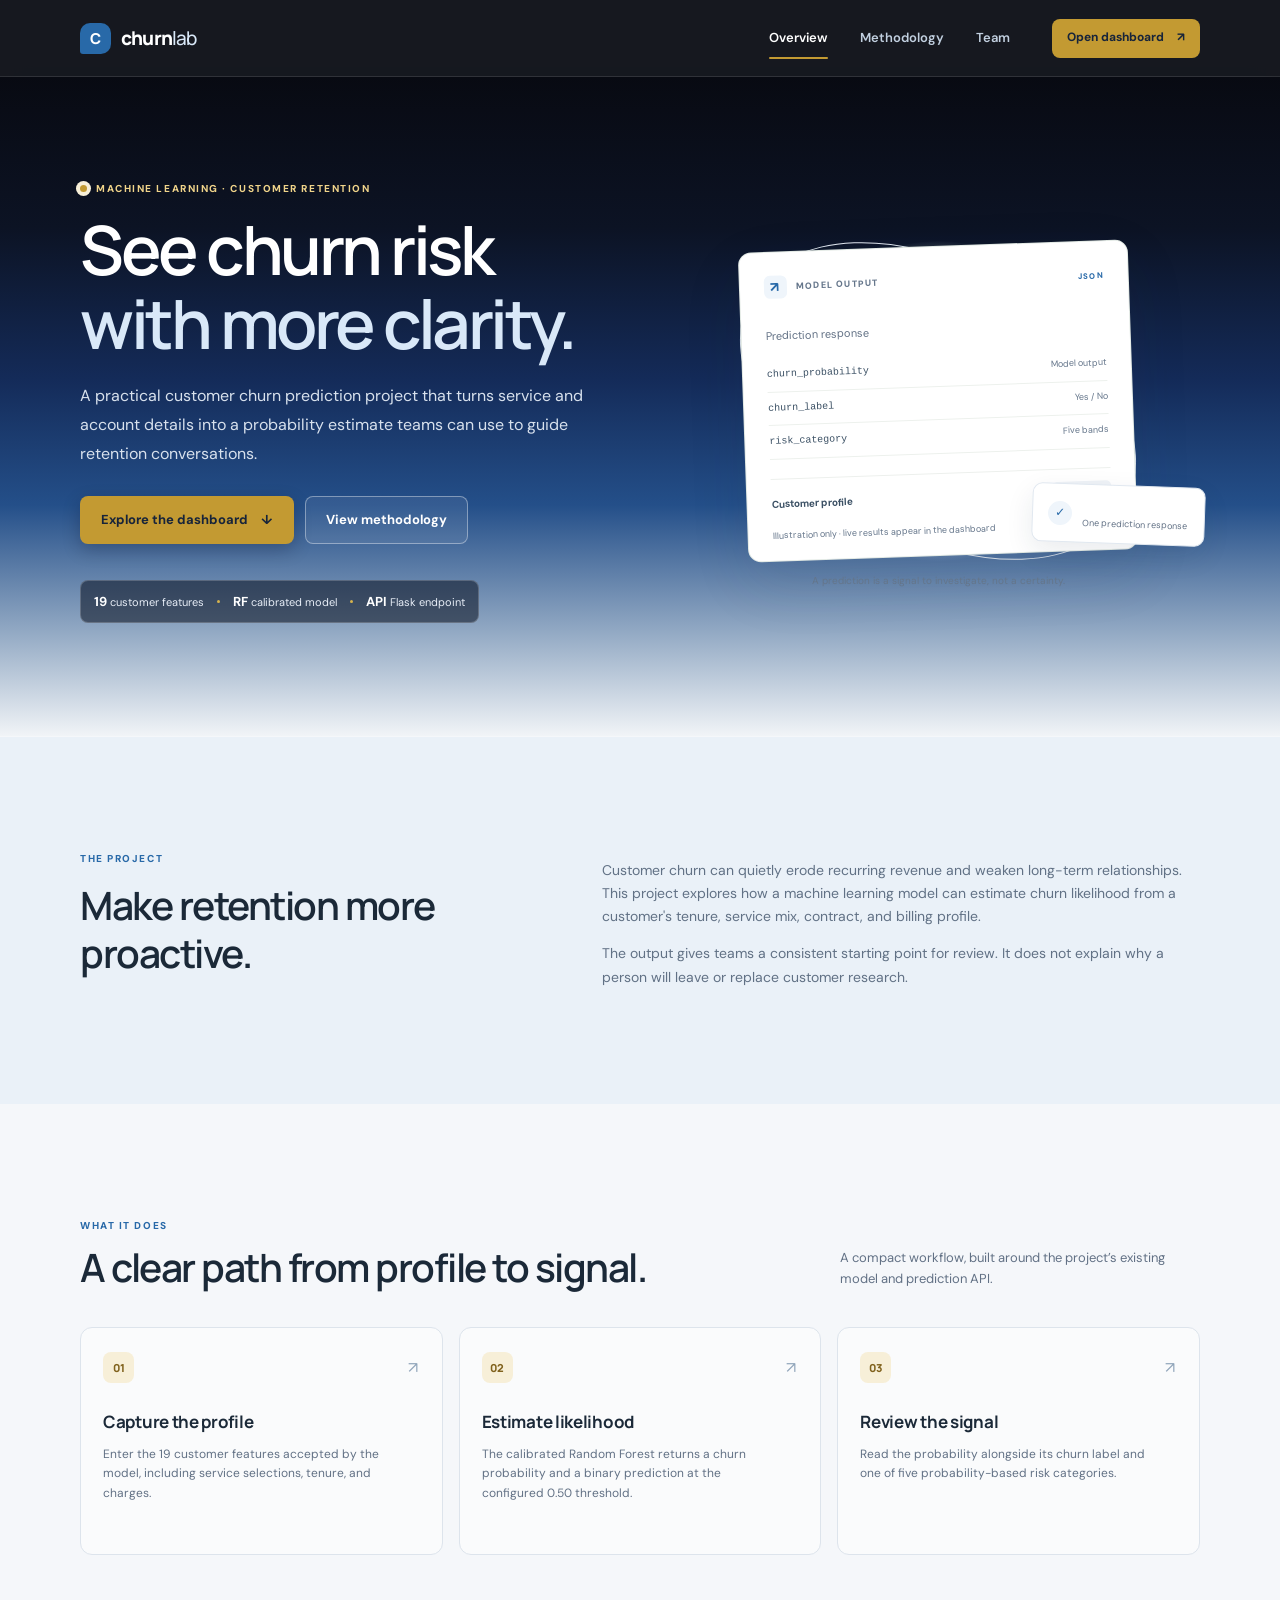
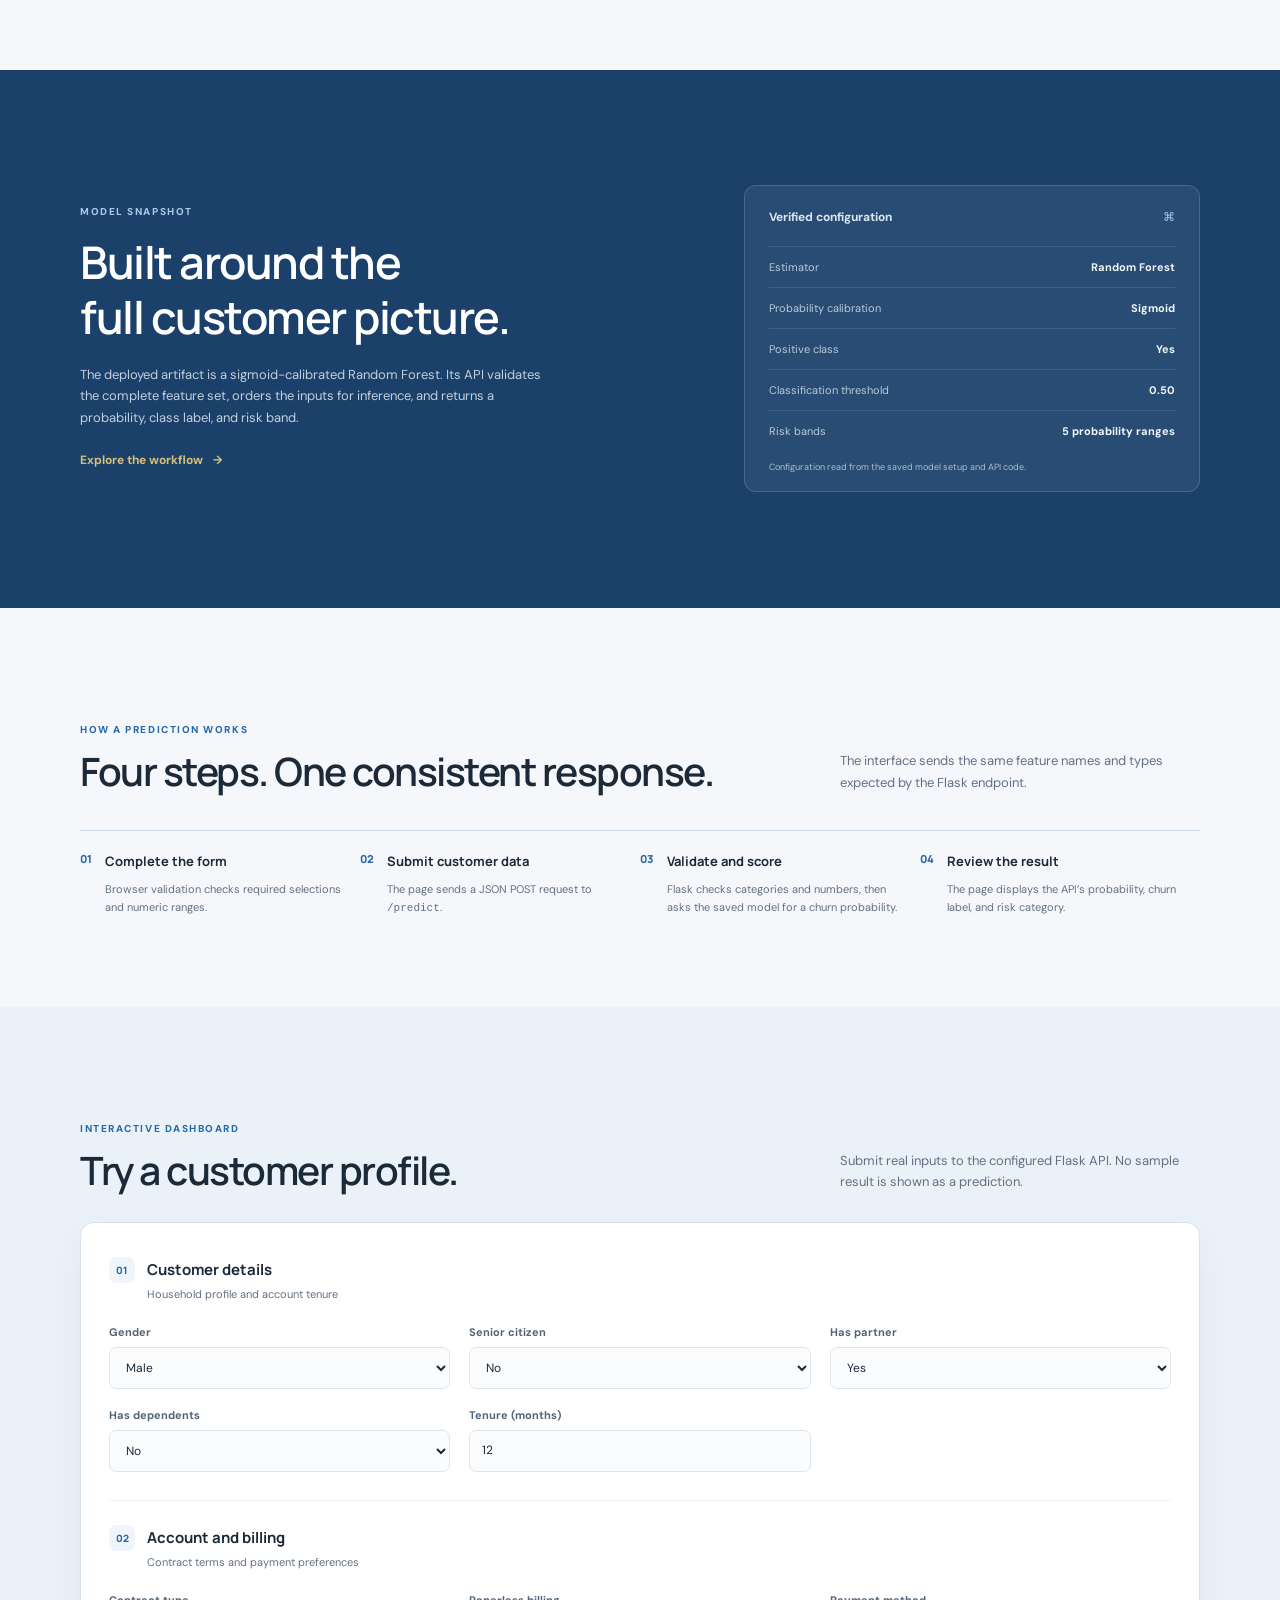
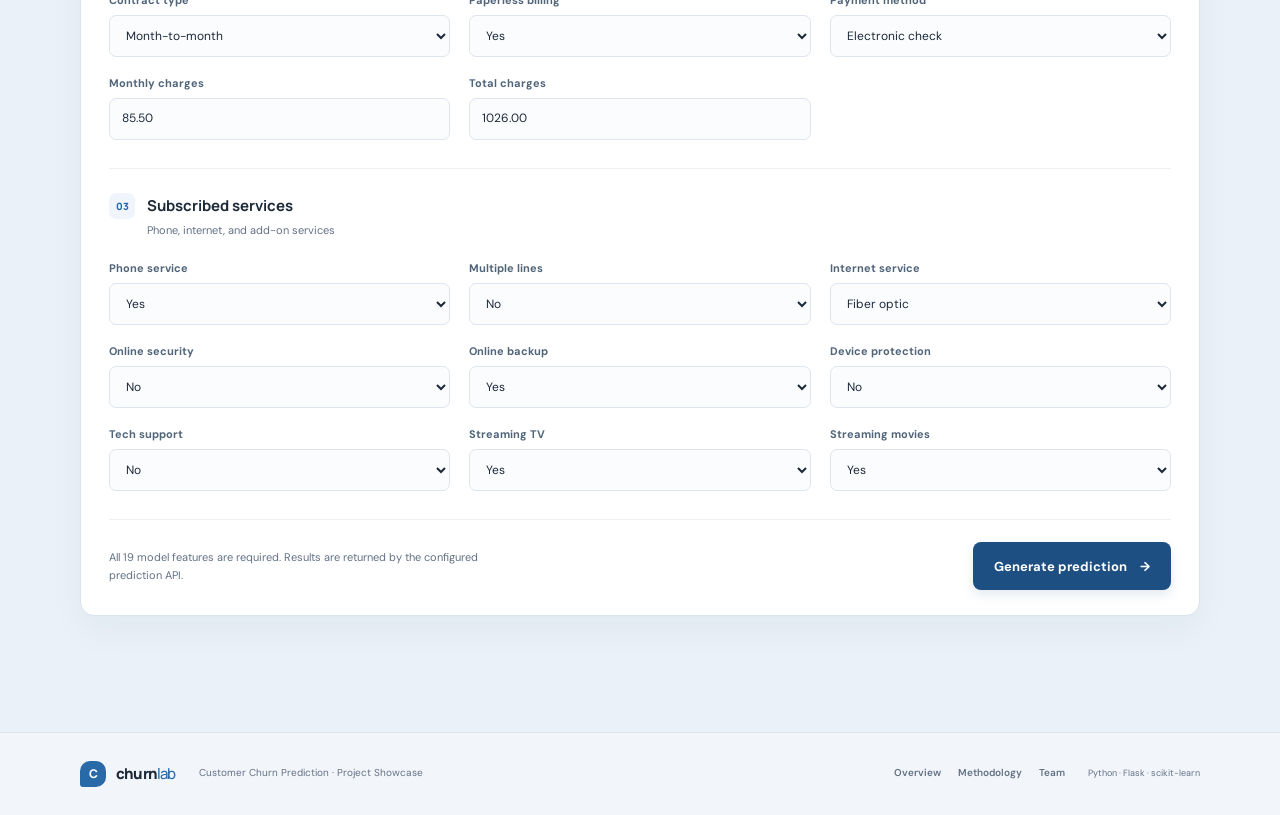
==== commit b4ca6a70: "fix: improve responsive frontend checks" ====
--- a/frontend/index.html
+++ b/frontend/index.html
@@ -10,7 +10,7 @@
   <script src="static/js/config.js" defer></script>
   <script src="static/js/app.js" defer></script>
 </head>
-<body>
+<body class="landing-page">
   <a class="skip-link" href="#main">Skip to content</a>
   <header class="site-header">
     <div class="container nav-wrap">
--- a/frontend/static/css/style.css
+++ b/frontend/static/css/style.css
@@ -26,6 +26,9 @@
 * { box-sizing: border-box; }
 html { scroll-behavior: smooth; scroll-padding-top: 94px; }
 body { margin: 0; background: var(--paper); color: var(--ink); font-size: 15px; line-height: 1.65; }
+body.landing-page, body.documentation-page { background-repeat: no-repeat; background-position: 0 76px; }
+body.landing-page { background-image: linear-gradient(180deg, #080A12 0%, #0C1324 23%, #142B59 46%, #244F89 65%, #91A8C3 84%, #F1F4F7 100%); background-size: 100% 660px; }
+body.documentation-page { background-image: linear-gradient(180deg, #080A12 0%, #0C1324 23%, #142B59 46%, #244F89 65%, #91A8C3 84%, #F1F4F7 100%); background-size: 100% 460px; }
 a { color: inherit; text-decoration: none; }
 button, input, select { font: inherit; }
 button, a, input, select { -webkit-tap-highlight-color: transparent; }
@@ -61,7 +64,6 @@
 .button-small { min-height: 39px; padding-inline: 14px; font-size: 12px; }
 
 .hero { position: relative; isolation: isolate; min-height: 660px; display: grid; grid-template-columns: 1.03fr .97fr; align-items: center; gap: 40px; padding-block: 65px 78px; color: #fff; }
-.hero::before { content: ''; position: absolute; z-index: -1; top: 0; bottom: 0; left: 50%; width: 100vw; transform: translateX(-50%); background: linear-gradient(180deg, #080A12 0%, #0C1324 23%, #142B59 46%, #244F89 65%, #91A8C3 84%, #F1F4F7 100%); }
 .hero-copy { padding-top: 4px; }
 .hero .eyebrow { color: #F0D48A; }
 .eyebrow { display: flex; align-items: center; gap: 9px; margin: 0 0 16px; color: var(--blue); font-size: 10px; line-height: 1.4; letter-spacing: 1.55px; font-weight: 800; }
@@ -87,7 +89,7 @@
 .orbit { position: absolute; border: 1px solid #D7E4F0; border-radius: 50%; z-index: -1; }
 .orbit-one { width: 370px; height: 370px; transform: rotate(-24deg) scaleY(.68); }
 .orbit-two { width: 430px; height: 270px; transform: rotate(30deg); border-color: #E1E8F0; }
-.hero-card { width: min(390px, 90%); padding: 23px 24px 17px; border: 1px solid rgba(223,231,225,.9); background: rgba(255,255,255,.92); border-radius: 13px; box-shadow: var(--shadow); transform: rotate(-2deg); }
+.hero-card { width: min(390px, 90%); padding: 23px 24px 17px; border: 1px solid rgba(223,231,225,.9); background: #fff; border-radius: 13px; box-shadow: var(--shadow); transform: rotate(-2deg); }
 .hero-card-top { display: flex; align-items: center; gap: 9px; color: #64758A; font-size: 9px; letter-spacing: 1.2px; font-weight: 800; }
 .mini-icon { width: 23px; height: 23px; display: grid; place-items: center; color: var(--blue); background: var(--blue-wash); border-radius: 6px; font-size: 14px; }
 .live-pill { margin-left: auto; color: var(--blue); font-size: 8px; font-weight: 800; }
@@ -193,7 +195,6 @@
 .copy-json-button:hover { background: var(--blue-wash); }
 
 .page-hero { position: relative; isolation: isolate; padding-block: 83px 58px; color: #fff; }
-.page-hero::before { content: ''; position: absolute; z-index: -1; top: 0; bottom: 0; left: 50%; width: 100vw; transform: translateX(-50%); background: linear-gradient(180deg, #080A12 0%, #0C1324 23%, #142B59 46%, #244F89 65%, #91A8C3 84%, #F1F4F7 100%); }
 .page-hero .eyebrow { color: #F0D48A; }
 .page-hero h1 { color: #fff; }
 .page-hero h1 span { color: #D9E8F8; }
@@ -280,7 +281,7 @@
 .team-conclusion { display: flex; align-items: flex-start; gap: 14px; max-width: 720px; margin-top: 35px; padding: 20px; background: #EAF1F8; border-radius: 9px; }
 .conclusion-mark { color: var(--blue); font-size: 20px; }
 .team-conclusion p { margin: 0; color: #54697D; font-size: 12px; }
-.ownership-grid { display: grid; grid-template-columns: repeat(4,1fr); gap: 10px; }
+.ownership-grid { display: grid; grid-template-columns: repeat(3,1fr); gap: 10px; }
 .ownership-grid > div { display: flex; flex-direction: column; gap: 7px; min-height: 78px; padding: 13px; border: 1px solid var(--line); background: #fff; border-radius: 8px; }
 .ownership-grid strong { color: var(--ink-soft); font-size: 10px; }
 .ownership-grid span { color: var(--blue); font-size: 10px; }
@@ -311,18 +312,20 @@
 }
 @media (max-width: 650px) {
   .container { width: calc(100% - 36px); }
-  .nav-wrap { min-height: 67px; flex-wrap: wrap; gap: 12px; padding-block: 12px; }
+  .nav-wrap { min-height: 67px; display: grid; grid-template-columns: minmax(0,1fr) auto; grid-template-areas: "brand cta" "nav nav"; gap: 12px; padding-block: 12px; }
+  .nav-wrap > .brand { grid-area: brand; min-width: 0; }
   .brand { font-size: 17px; }
-  .site-nav { order: 3; width: 100%; justify-content: center; gap: clamp(22px,9vw,44px); margin: 0; }
+  .site-nav { grid-area: nav; width: 100%; justify-content: center; gap: clamp(22px,9vw,44px); margin: 0; }
   .site-nav a.active::after { bottom: -7px; }
-  .nav-cta { margin-left: auto; }
-  .hero { grid-template-columns: 1fr; padding-block: 54px 50px; }
-  .hero h1, .page-hero h1 { font-size: clamp(42px,12vw,57px); letter-spacing: -2.5px; }
-  .hero-lede { font-size: 14px; }
+  .nav-cta { grid-area: cta; min-width: 0; margin: 0; white-space: nowrap; }
+  .hero { min-width: 0; grid-template-columns: minmax(0,1fr); padding-block: 54px 50px; }
+  .hero-copy, .hero-art { min-width: 0; }
+  .hero h1, .page-hero h1 { font-size: clamp(34px,9.5vw,42px); letter-spacing: -2px; }
+  .hero-lede { max-width: 100%; font-size: 14px; }
   .hero-facts { gap: 8px; margin-top: 27px; font-size: 9px; }
   .hero-facts strong { font-size: 11px; }
-  .hero-art { min-height: 330px; margin-top: 10px; }
-  .hero-card { width: min(370px, 88%); }
+  .hero-art { width: 100%; min-height: 330px; margin-top: 10px; overflow: hidden; }
+  .hero-card { width: min(100%, 370px); transform: none; }
   .floating-note { right: 0; bottom: 20px; }
   .art-caption { bottom: -3px; text-align: center; }
   .section { padding-block: 65px; }
@@ -370,7 +373,7 @@
 }
 @media (max-width: 390px) {
   .container { width: calc(100% - 28px); }
-  .nav-cta { padding-inline: 10px; font-size: 10px; }
+  .nav-cta { padding-inline: 9px; font-size: 9px; }
   .site-nav { gap: 23px; }
   .hero-facts i { display: none; }
   .hero-facts { column-gap: 13px; }
